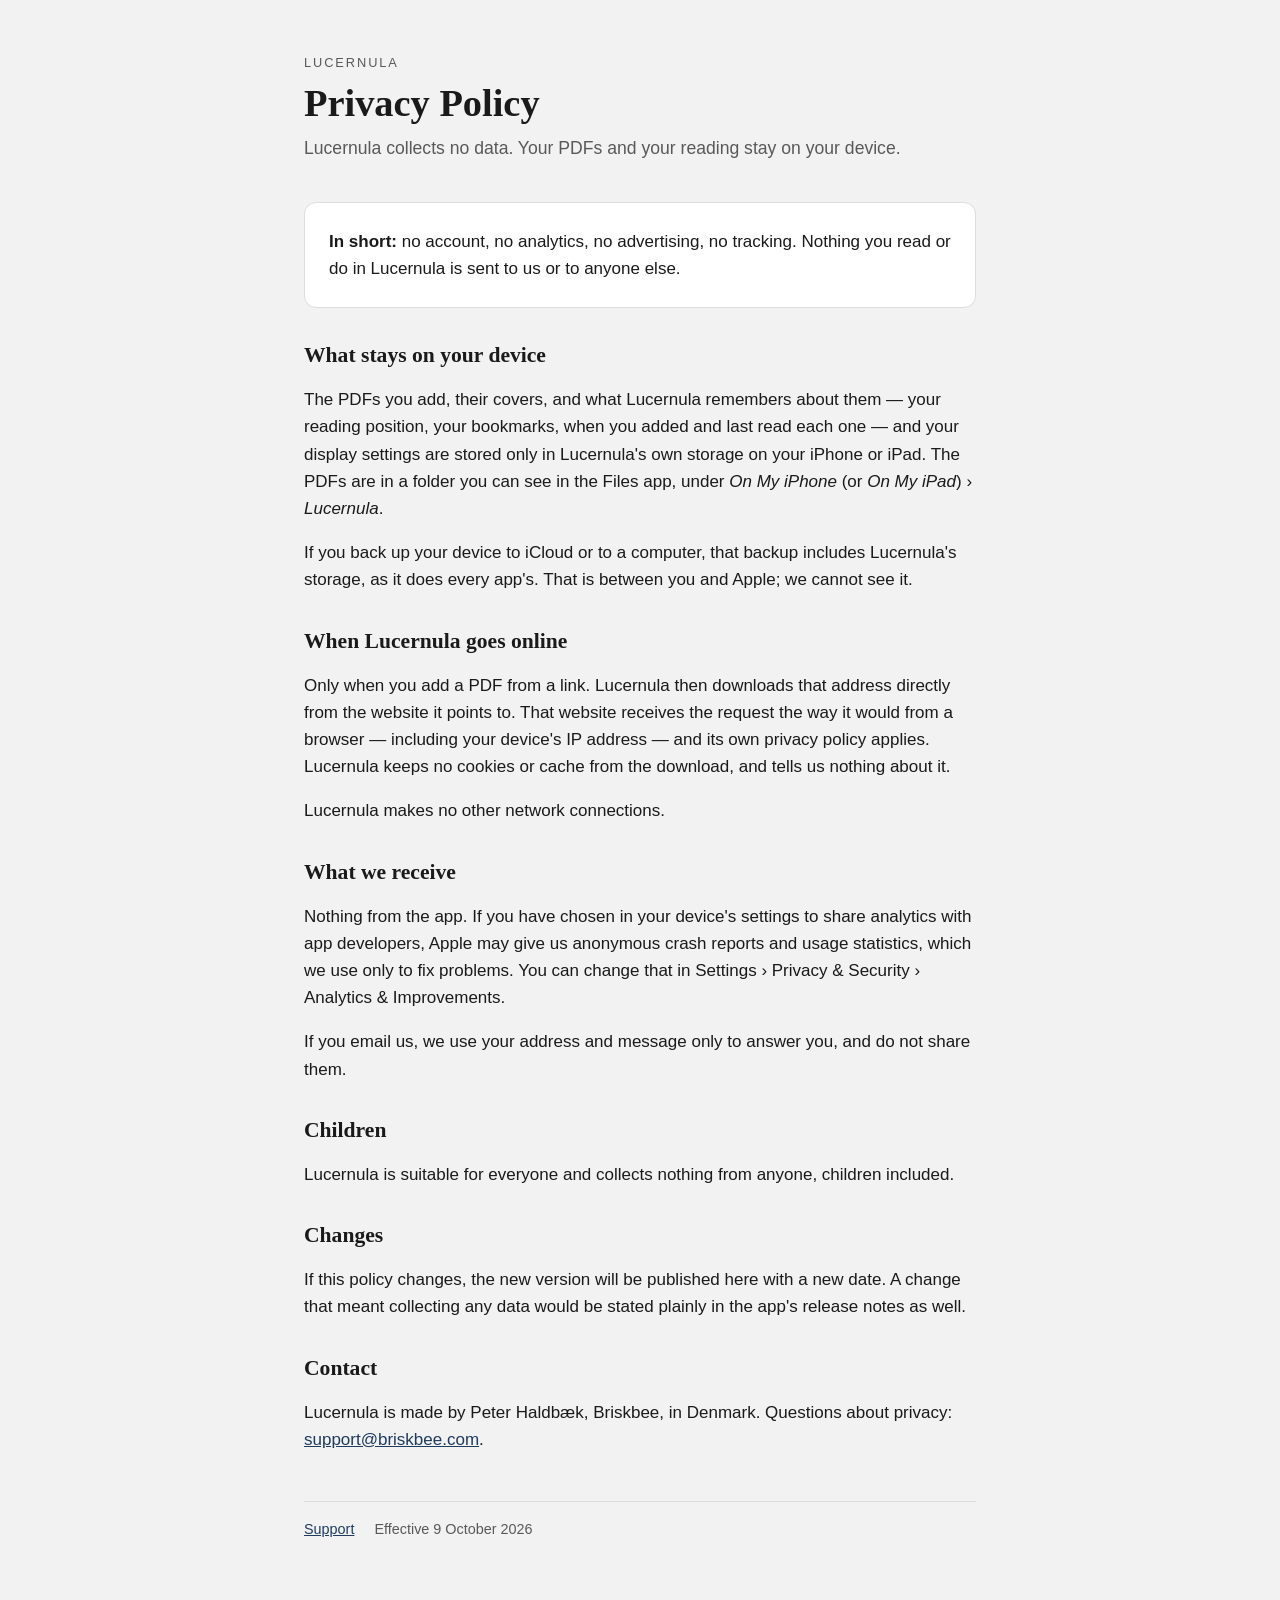
==== privacy/index.html @ 5dfa5a6c "Publish from peterhaldbaek/lucernula@63fbae4" ====
<!doctype html>
<html lang="en">
<head>
  <meta charset="utf-8">
  <meta name="viewport" content="width=device-width, initial-scale=1">
  <title>Lucernula Privacy Policy</title>
  <meta name="description" content="Lucernula collects no data. Your PDFs and your reading stay on your device.">
  <link rel="stylesheet" href="../style.css">
</head>
<body>
<main>
  <header>
    <a class="app" href="../">Lucernula</a>
    <h1>Privacy Policy</h1>
    <p class="lede">Lucernula collects no data. Your PDFs and your reading stay on your device.</p>
  </header>

  <div class="card">
    <p><strong>In short:</strong> no account, no analytics, no advertising, no tracking. Nothing you
    read or do in Lucernula is sent to us or to anyone else.</p>
  </div>

  <h2>What stays on your device</h2>
  <p>The PDFs you add, their covers, and what Lucernula remembers about them — your reading position,
  your bookmarks, when you added and last read each one — and your display settings are stored only
  in Lucernula's own storage on your iPhone or iPad. The PDFs are in a folder you can see in the Files
  app, under <em>On My iPhone</em> (or <em>On My iPad</em>) › <em>Lucernula</em>.</p>
  <p>If you back up your device to iCloud or to a computer, that backup includes Lucernula's storage,
  as it does every app's. That is between you and Apple; we cannot see it.</p>

  <h2>When Lucernula goes online</h2>
  <p>Only when you add a PDF from a link. Lucernula then downloads that address directly from the
  website it points to. That website receives the request the way it would from a browser — including
  your device's IP address — and its own privacy policy applies. Lucernula keeps no cookies or cache
  from the download, and tells us nothing about it.</p>
  <p>Lucernula makes no other network connections.</p>

  <h2>What we receive</h2>
  <p>Nothing from the app. If you have chosen in your device's settings to share analytics with app
  developers, Apple may give us anonymous crash reports and usage statistics, which we use only to
  fix problems. You can change that in Settings › Privacy &amp; Security › Analytics &amp;
  Improvements.</p>
  <p>If you email us, we use your address and message only to answer you, and do not share them.</p>

  <h2>Children</h2>
  <p>Lucernula is suitable for everyone and collects nothing from anyone, children included.</p>

  <h2>Changes</h2>
  <p>If this policy changes, the new version will be published here with a new date. A change that
  meant collecting any data would be stated plainly in the app's release notes as well.</p>

  <h2>Contact</h2>
  <p>Lucernula is made by Peter Haldbæk, Briskbee, in Denmark. Questions about privacy:
  <a href="mailto:support@briskbee.com?subject=Lucernula%20privacy">support@briskbee.com</a>.</p>

  <footer>
    <a href="../support/">Support</a>
    <span>Effective 9 October 2026</span>
  </footer>
</main>
</body>
</html>
---- style.css ----
/* The Lucernula pages: the app's greys and a book face, no web fonts, light and dark. */
:root {
  --ground: #f2f2f2;
  --card: #ffffff;
  --ink: #1a1a1a;
  --muted: #595959;
  --rule: #dcdcdc;
  --accent: #1f3a5f;
  color-scheme: light dark;
}

@media (prefers-color-scheme: dark) {
  :root {
    --ground: #1c1c1c;
    --card: #262626;
    --ink: #ededed;
    --muted: #a6a6a6;
    --rule: #3a3a3a;
    --accent: #9fb7d6;
  }
}

* { box-sizing: border-box; }

body {
  margin: 0;
  background: var(--ground);
  color: var(--ink);
  font: 17px/1.6 -apple-system, BlinkMacSystemFont, "Helvetica Neue", Helvetica, Arial, sans-serif;
  -webkit-text-size-adjust: 100%;
}

main {
  max-width: 44rem;
  margin: 0 auto;
  padding: 3rem 1rem 4rem;
}

header { margin-bottom: 2.5rem; }

.app {
  color: var(--muted);
  font-size: 0.8rem;
  letter-spacing: 0.15em;
  text-transform: uppercase;
  text-decoration: none;
}

h1, h2 {
  font-family: "Iowan Old Style", "Palatino Linotype", Palatino, Georgia, serif;
  line-height: 1.2;
}

h1 { font-size: 2.4rem; margin: 0.3rem 0 0.5rem; }
h2 { font-size: 1.35rem; margin: 2.2rem 0 0.5rem; }

.lede { color: var(--muted); font-size: 1.1rem; margin: 0; }

a { color: var(--accent); }

.card {
  background: var(--card);
  border: 1px solid var(--rule);
  border-radius: 12px;
  padding: 1.25rem 1.5rem;
  margin: 2rem 0;
}

.card p { margin: 0.3rem 0; }

ul { padding-left: 1.25rem; }
li { margin: 0.35rem 0; }

footer {
  border-top: 1px solid var(--rule);
  margin-top: 3rem;
  padding-top: 1rem;
  color: var(--muted);
  font-size: 0.9rem;
}

footer a { margin-right: 1rem; }
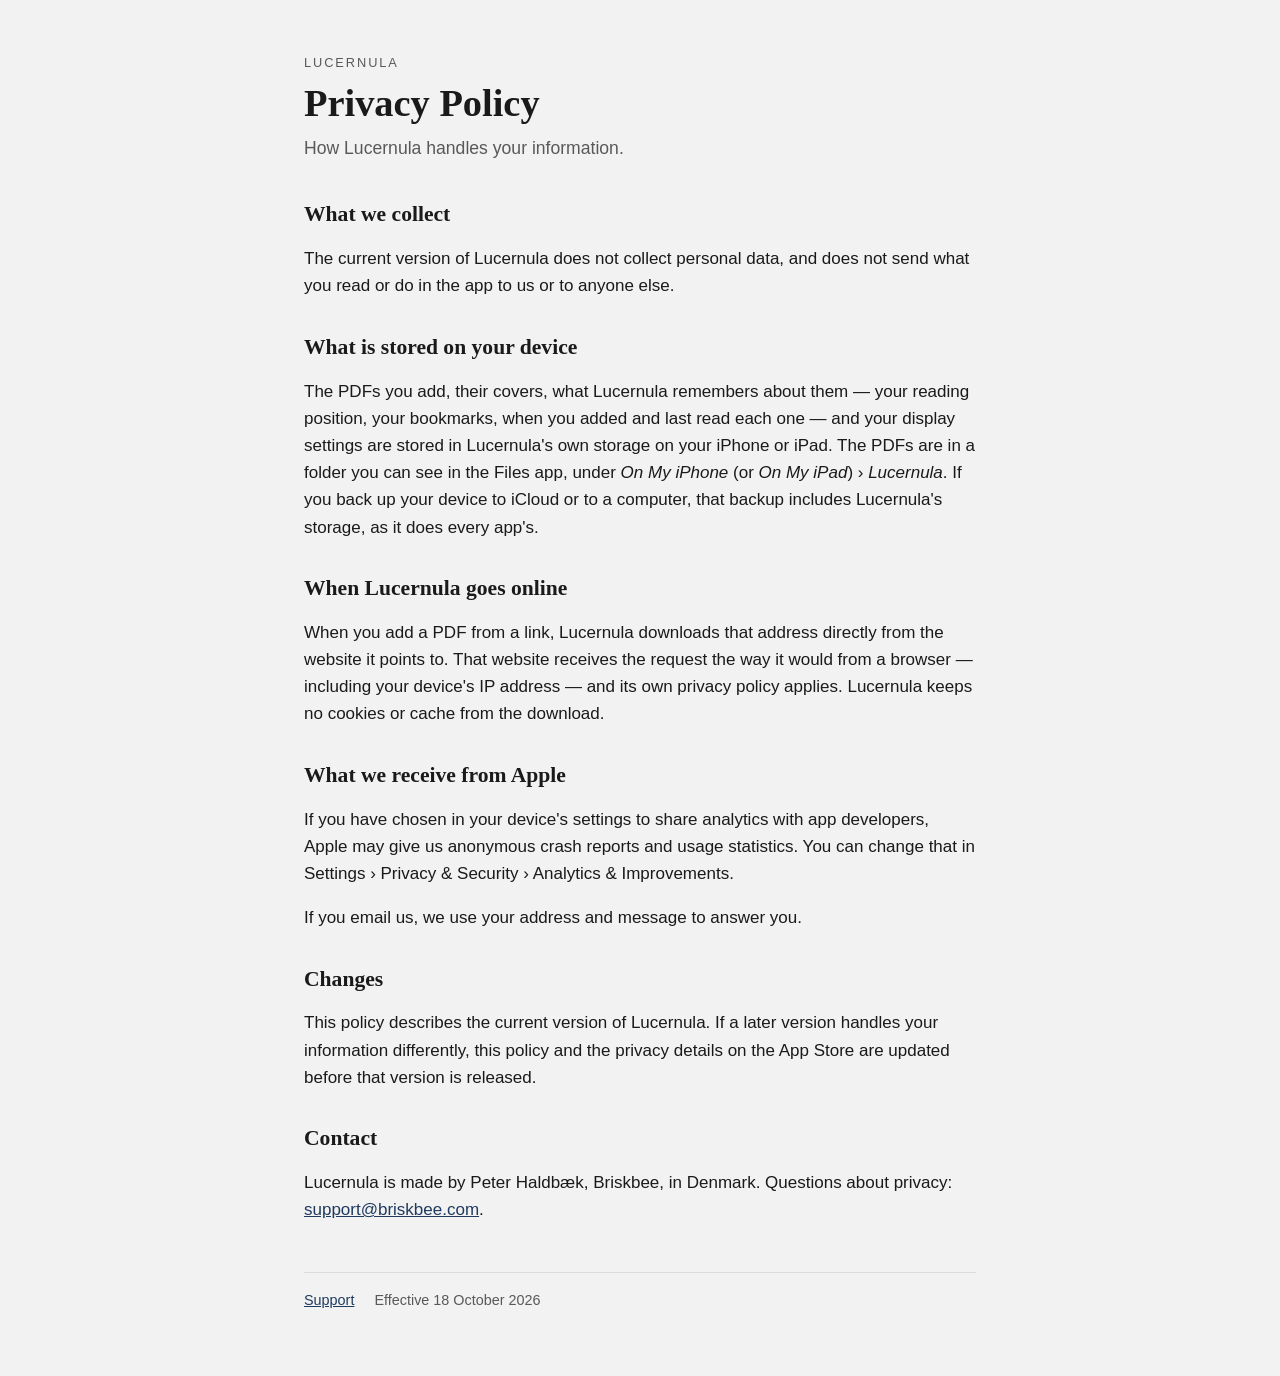
==== commit 8ee648bc: "Publish from peterhaldbaek/lucernula@2d3ef63" ====
--- a/privacy/index.html
+++ b/privacy/index.html
@@ -4,7 +4,7 @@
   <meta charset="utf-8">
   <meta name="viewport" content="width=device-width, initial-scale=1">
   <title>Lucernula Privacy Policy</title>
-  <meta name="description" content="Lucernula collects no data. Your PDFs and your reading stay on your device.">
+  <meta name="description" content="How Lucernula, the PDF reader for iPhone and iPad, handles your information.">
   <link rel="stylesheet" href="../style.css">
 </head>
 <body>
@@ -12,42 +12,37 @@
   <header>
     <a class="app" href="../">Lucernula</a>
     <h1>Privacy Policy</h1>
-    <p class="lede">Lucernula collects no data. Your PDFs and your reading stay on your device.</p>
+    <p class="lede">How Lucernula handles your information.</p>
   </header>
 
-  <div class="card">
-    <p><strong>In short:</strong> no account, no analytics, no advertising, no tracking. Nothing you
-    read or do in Lucernula is sent to us or to anyone else.</p>
-  </div>
+  <h2>What we collect</h2>
+  <p>The current version of Lucernula does not collect personal data, and does not send what you read
+  or do in the app to us or to anyone else.</p>
 
-  <h2>What stays on your device</h2>
-  <p>The PDFs you add, their covers, and what Lucernula remembers about them — your reading position,
-  your bookmarks, when you added and last read each one — and your display settings are stored only
-  in Lucernula's own storage on your iPhone or iPad. The PDFs are in a folder you can see in the Files
-  app, under <em>On My iPhone</em> (or <em>On My iPad</em>) › <em>Lucernula</em>.</p>
-  <p>If you back up your device to iCloud or to a computer, that backup includes Lucernula's storage,
-  as it does every app's. That is between you and Apple; we cannot see it.</p>
+  <h2>What is stored on your device</h2>
+  <p>The PDFs you add, their covers, what Lucernula remembers about them — your reading position, your
+  bookmarks, when you added and last read each one — and your display settings are stored in
+  Lucernula's own storage on your iPhone or iPad. The PDFs are in a folder you can see in the Files
+  app, under <em>On My iPhone</em> (or <em>On My iPad</em>) › <em>Lucernula</em>. If you back up your
+  device to iCloud or to a computer, that backup includes Lucernula's storage, as it does every
+  app's.</p>
 
   <h2>When Lucernula goes online</h2>
-  <p>Only when you add a PDF from a link. Lucernula then downloads that address directly from the
-  website it points to. That website receives the request the way it would from a browser — including
-  your device's IP address — and its own privacy policy applies. Lucernula keeps no cookies or cache
-  from the download, and tells us nothing about it.</p>
-  <p>Lucernula makes no other network connections.</p>
+  <p>When you add a PDF from a link, Lucernula downloads that address directly from the website it
+  points to. That website receives the request the way it would from a browser — including your
+  device's IP address — and its own privacy policy applies. Lucernula keeps no cookies or cache from
+  the download.</p>
 
-  <h2>What we receive</h2>
-  <p>Nothing from the app. If you have chosen in your device's settings to share analytics with app
-  developers, Apple may give us anonymous crash reports and usage statistics, which we use only to
-  fix problems. You can change that in Settings › Privacy &amp; Security › Analytics &amp;
-  Improvements.</p>
-  <p>If you email us, we use your address and message only to answer you, and do not share them.</p>
-
-  <h2>Children</h2>
-  <p>Lucernula is suitable for everyone and collects nothing from anyone, children included.</p>
+  <h2>What we receive from Apple</h2>
+  <p>If you have chosen in your device's settings to share analytics with app developers, Apple may give
+  us anonymous crash reports and usage statistics. You can change that in Settings › Privacy &amp;
+  Security › Analytics &amp; Improvements.</p>
+  <p>If you email us, we use your address and message to answer you.</p>
 
   <h2>Changes</h2>
-  <p>If this policy changes, the new version will be published here with a new date. A change that
-  meant collecting any data would be stated plainly in the app's release notes as well.</p>
+  <p>This policy describes the current version of Lucernula. If a later version handles your
+  information differently, this policy and the privacy details on the App Store are updated before that
+  version is released.</p>
 
   <h2>Contact</h2>
   <p>Lucernula is made by Peter Haldbæk, Briskbee, in Denmark. Questions about privacy:
@@ -55,7 +50,7 @@
 
   <footer>
     <a href="../support/">Support</a>
-    <span>Effective 9 October 2026</span>
+    <span>Effective 18 October 2026</span>
   </footer>
 </main>
 </body>
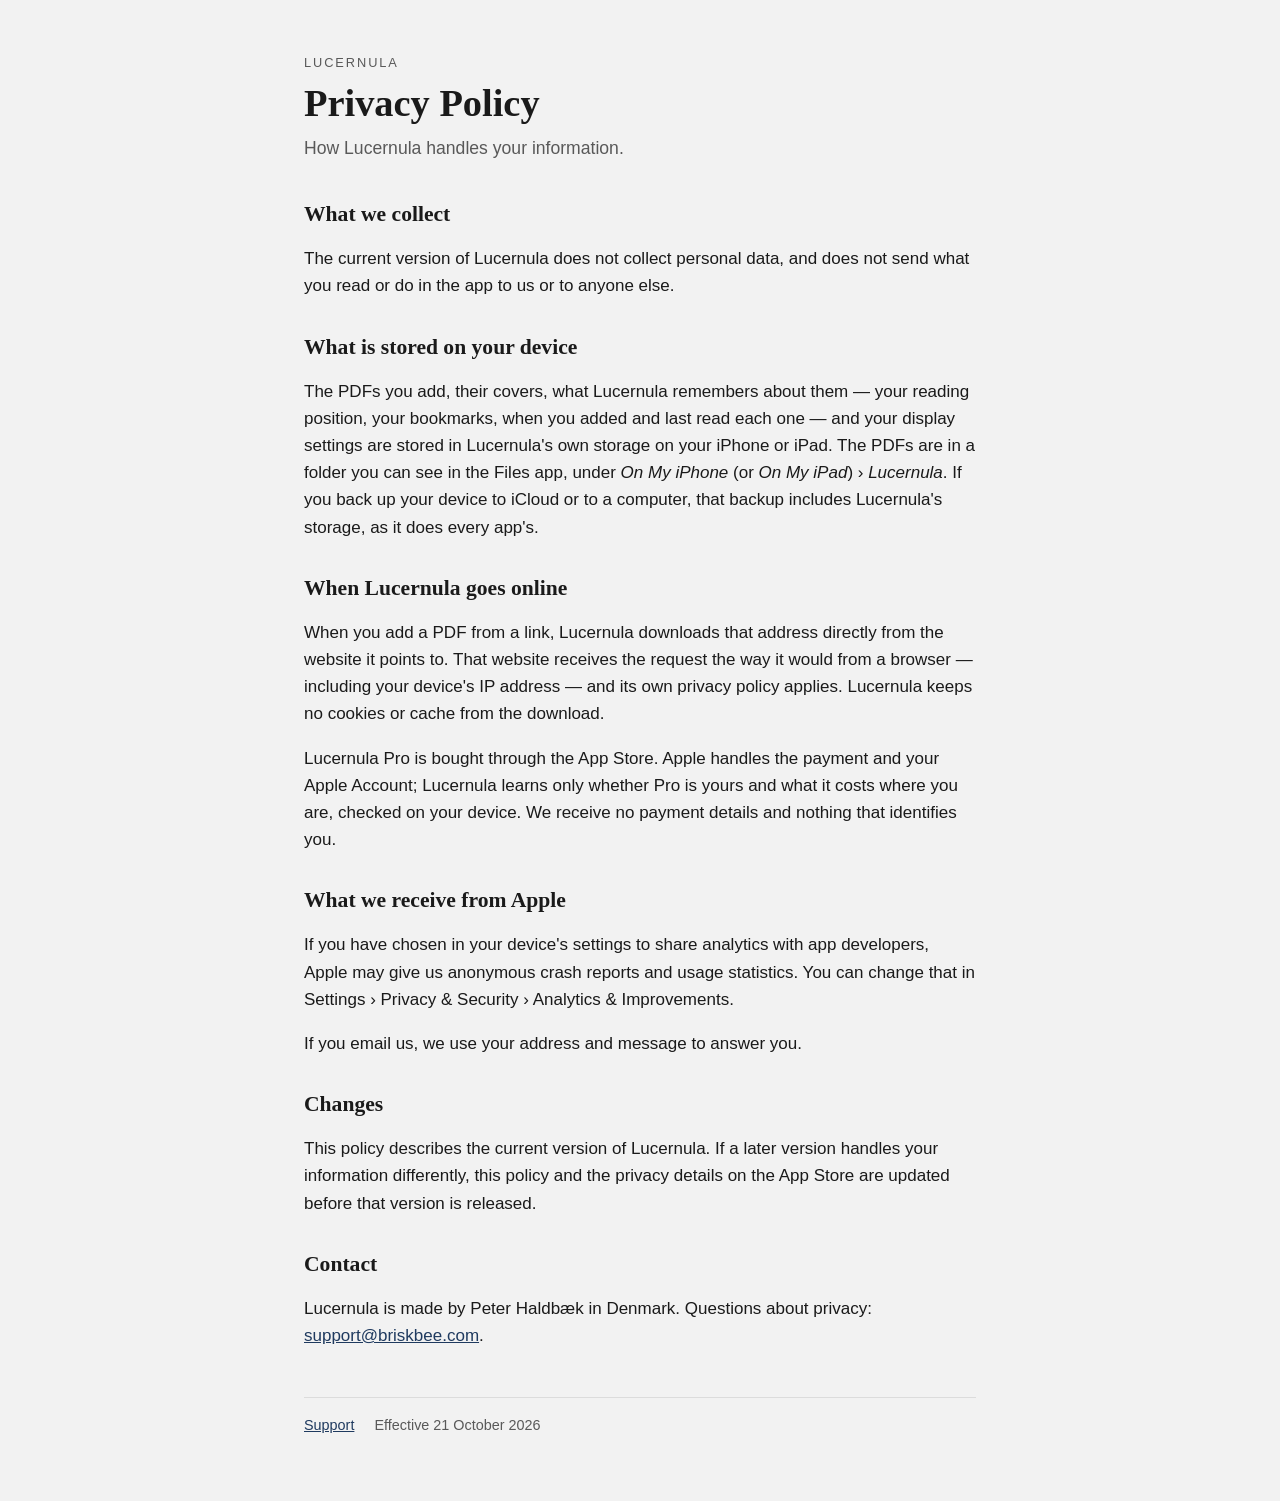
==== commit fff53899: "Publish from peterhaldbaek/lucernula@ee59e83" ====
--- a/privacy/index.html
+++ b/privacy/index.html
@@ -32,6 +32,9 @@
   points to. That website receives the request the way it would from a browser — including your
   device's IP address — and its own privacy policy applies. Lucernula keeps no cookies or cache from
   the download.</p>
+  <p>Lucernula Pro is bought through the App Store. Apple handles the payment and your Apple Account;
+  Lucernula learns only whether Pro is yours and what it costs where you are, checked on your device.
+  We receive no payment details and nothing that identifies you.</p>
 
   <h2>What we receive from Apple</h2>
   <p>If you have chosen in your device's settings to share analytics with app developers, Apple may give
@@ -45,12 +48,12 @@
   version is released.</p>
 
   <h2>Contact</h2>
-  <p>Lucernula is made by Peter Haldbæk, Briskbee, in Denmark. Questions about privacy:
+  <p>Lucernula is made by Peter Haldbæk in Denmark. Questions about privacy:
   <a href="mailto:support@briskbee.com?subject=Lucernula%20privacy">support@briskbee.com</a>.</p>
 
   <footer>
     <a href="../support/">Support</a>
-    <span>Effective 18 October 2026</span>
+    <span>Effective 21 October 2026</span>
   </footer>
 </main>
 </body>
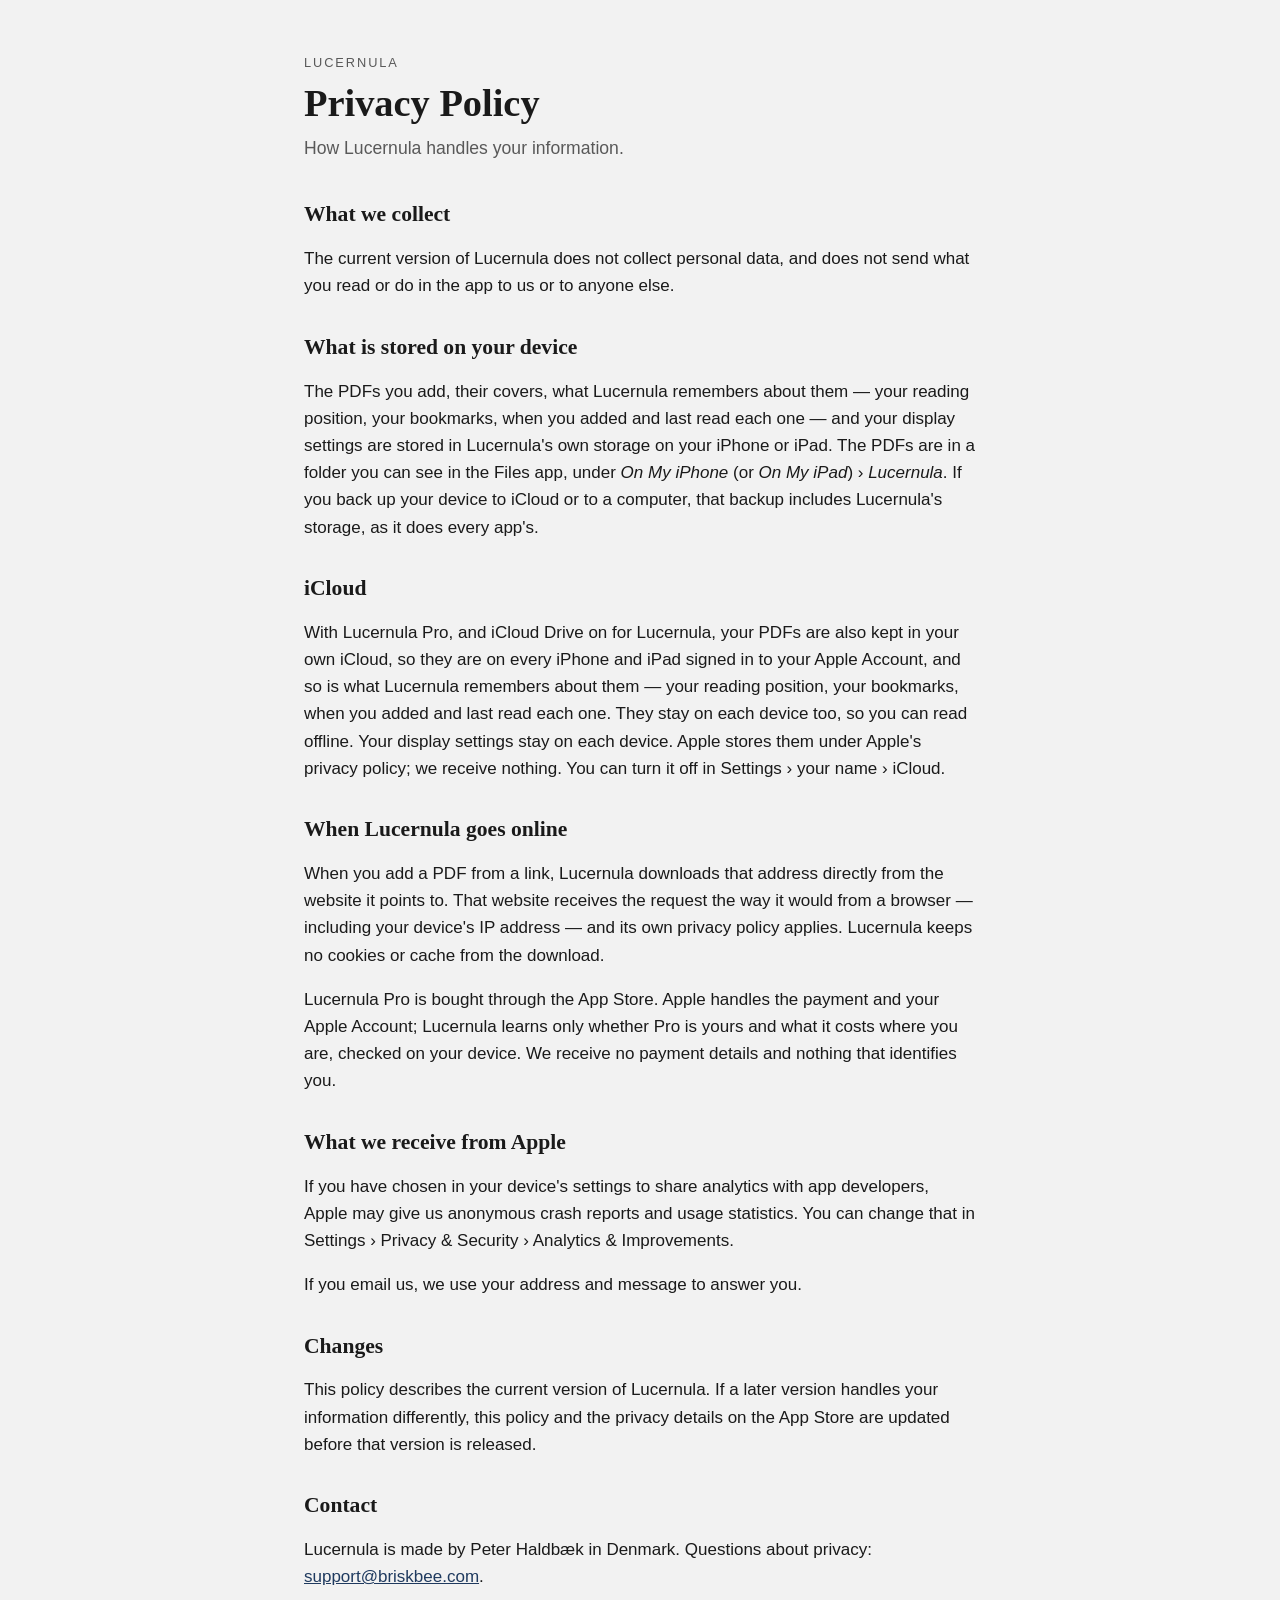
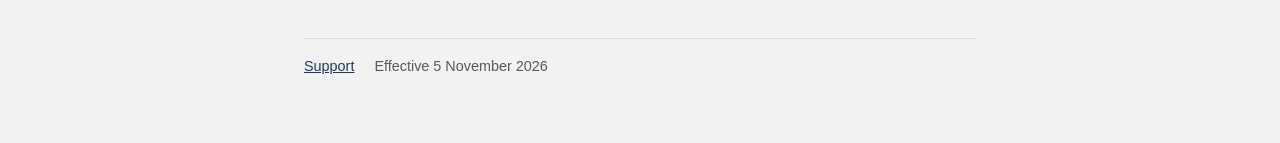
==== commit 7ce3853f: "Publish from peterhaldbaek/lucernula@23e40cb" ====
--- a/privacy/index.html
+++ b/privacy/index.html
@@ -27,6 +27,13 @@
   device to iCloud or to a computer, that backup includes Lucernula's storage, as it does every
   app's.</p>
 
+  <h2>iCloud</h2>
+  <p>With Lucernula Pro, and iCloud Drive on for Lucernula, your PDFs are also kept in your own iCloud,
+  so they are on every iPhone and iPad signed in to your Apple Account, and so is what Lucernula
+  remembers about them — your reading position, your bookmarks, when you added and last read each one.
+  They stay on each device too, so you can read offline. Your display settings stay on each device. Apple stores them under Apple's privacy policy; we receive nothing. You can turn
+  it off in Settings › your name › iCloud.</p>
+
   <h2>When Lucernula goes online</h2>
   <p>When you add a PDF from a link, Lucernula downloads that address directly from the website it
   points to. That website receives the request the way it would from a browser — including your
@@ -53,7 +60,7 @@
 
   <footer>
     <a href="../support/">Support</a>
-    <span>Effective 21 October 2026</span>
+    <span>Effective 5 November 2026</span>
   </footer>
 </main>
 </body>
